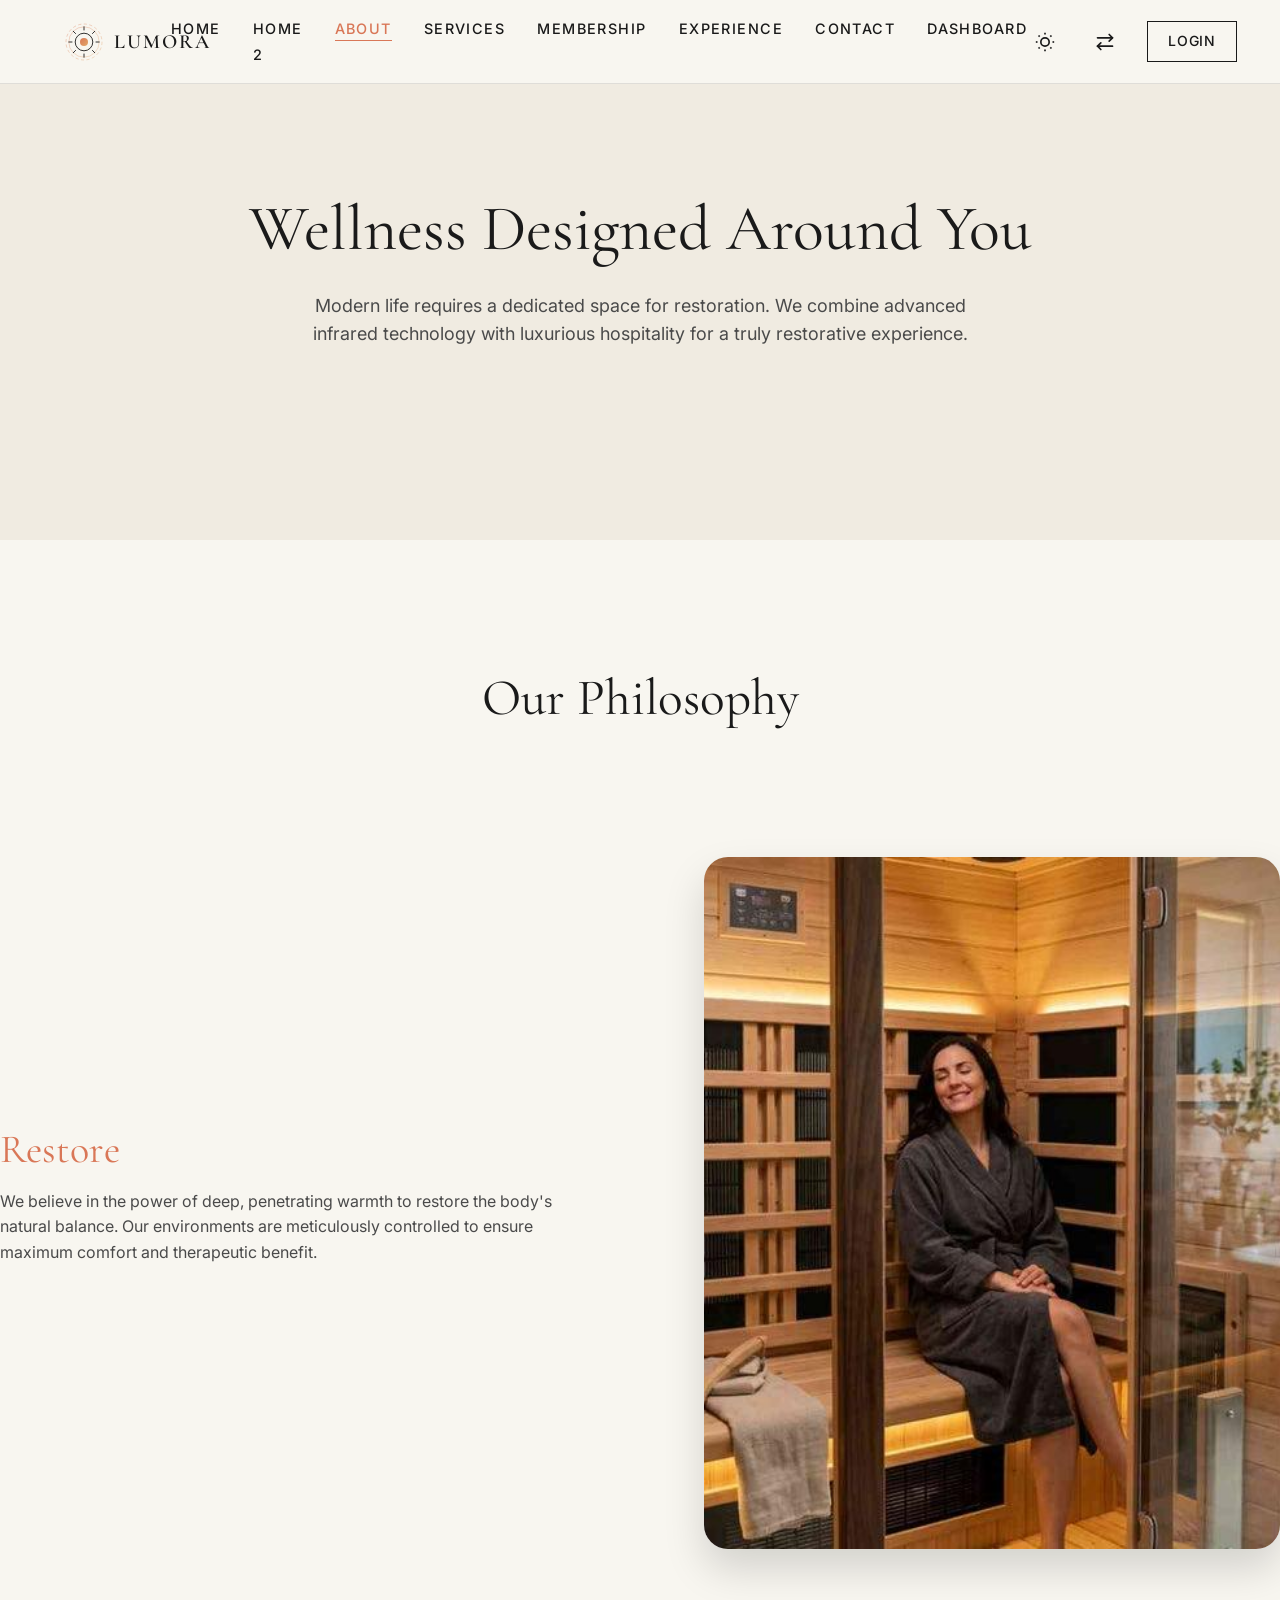
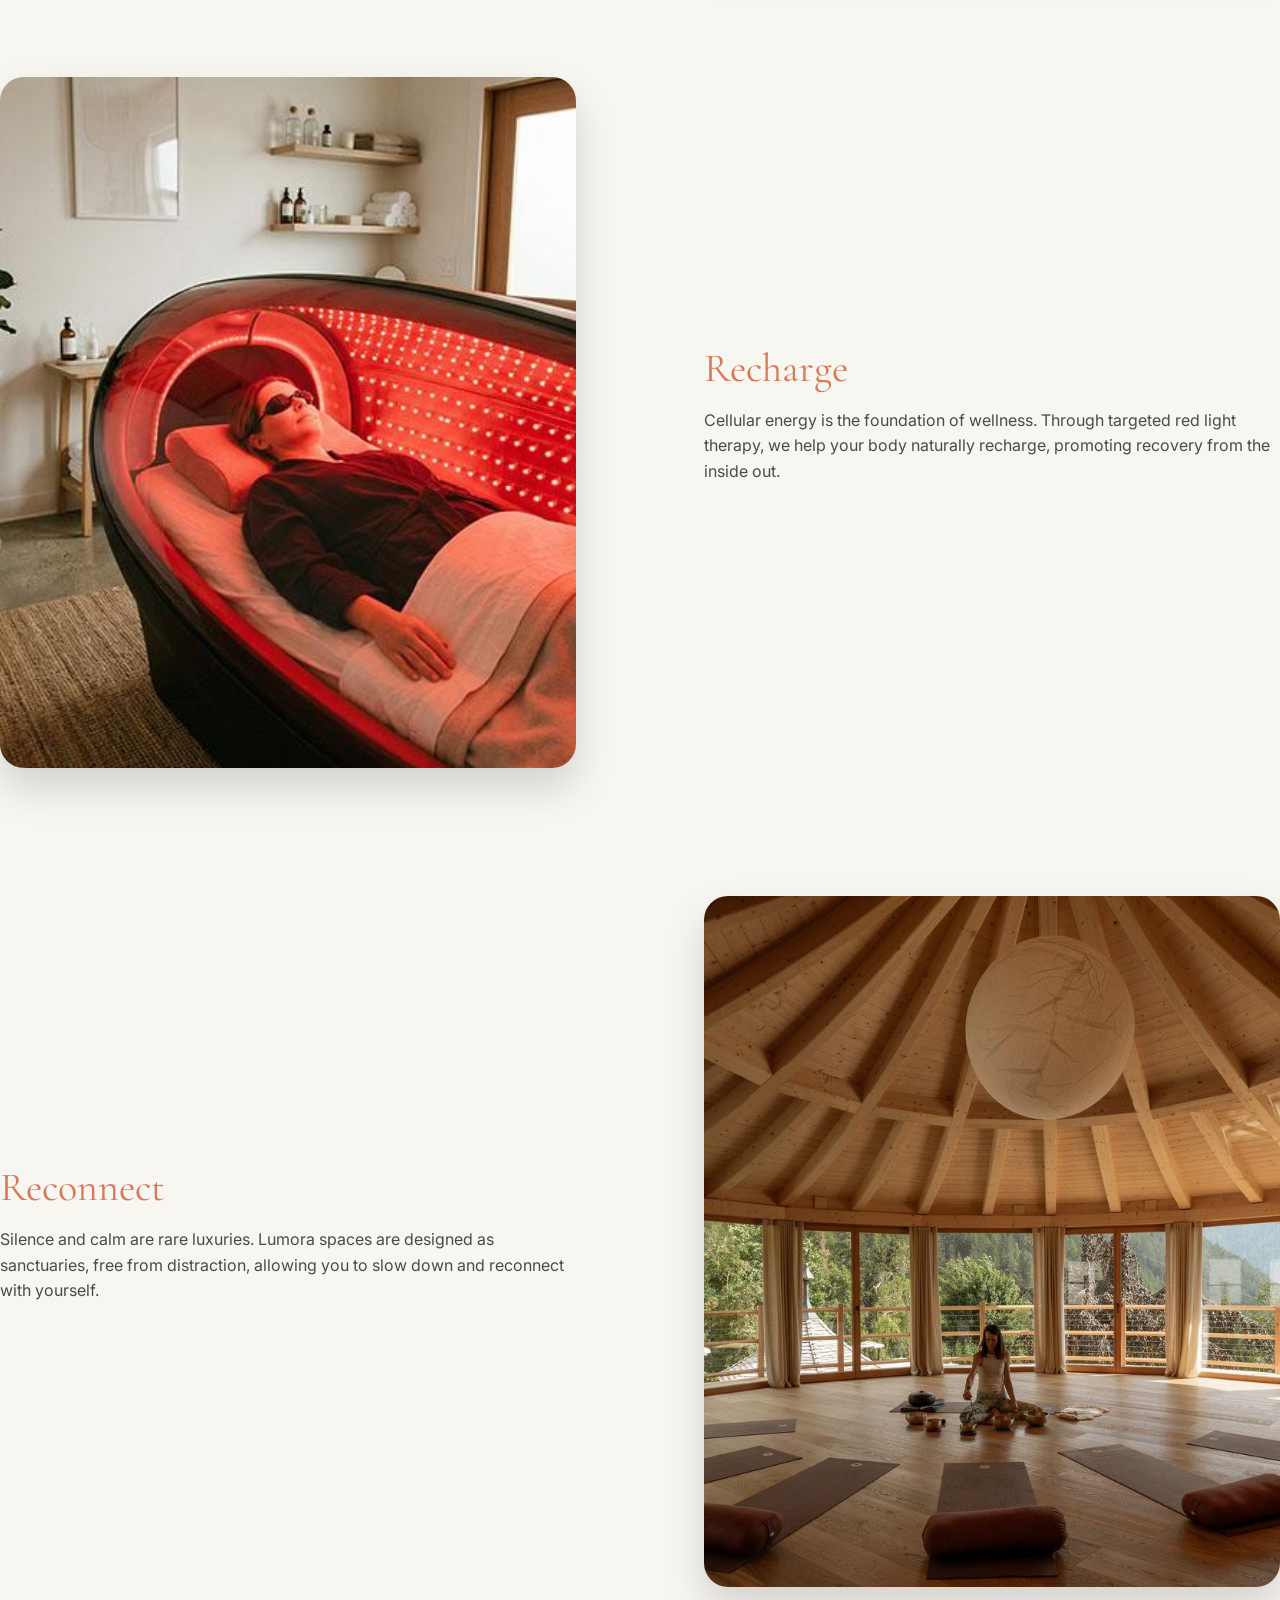
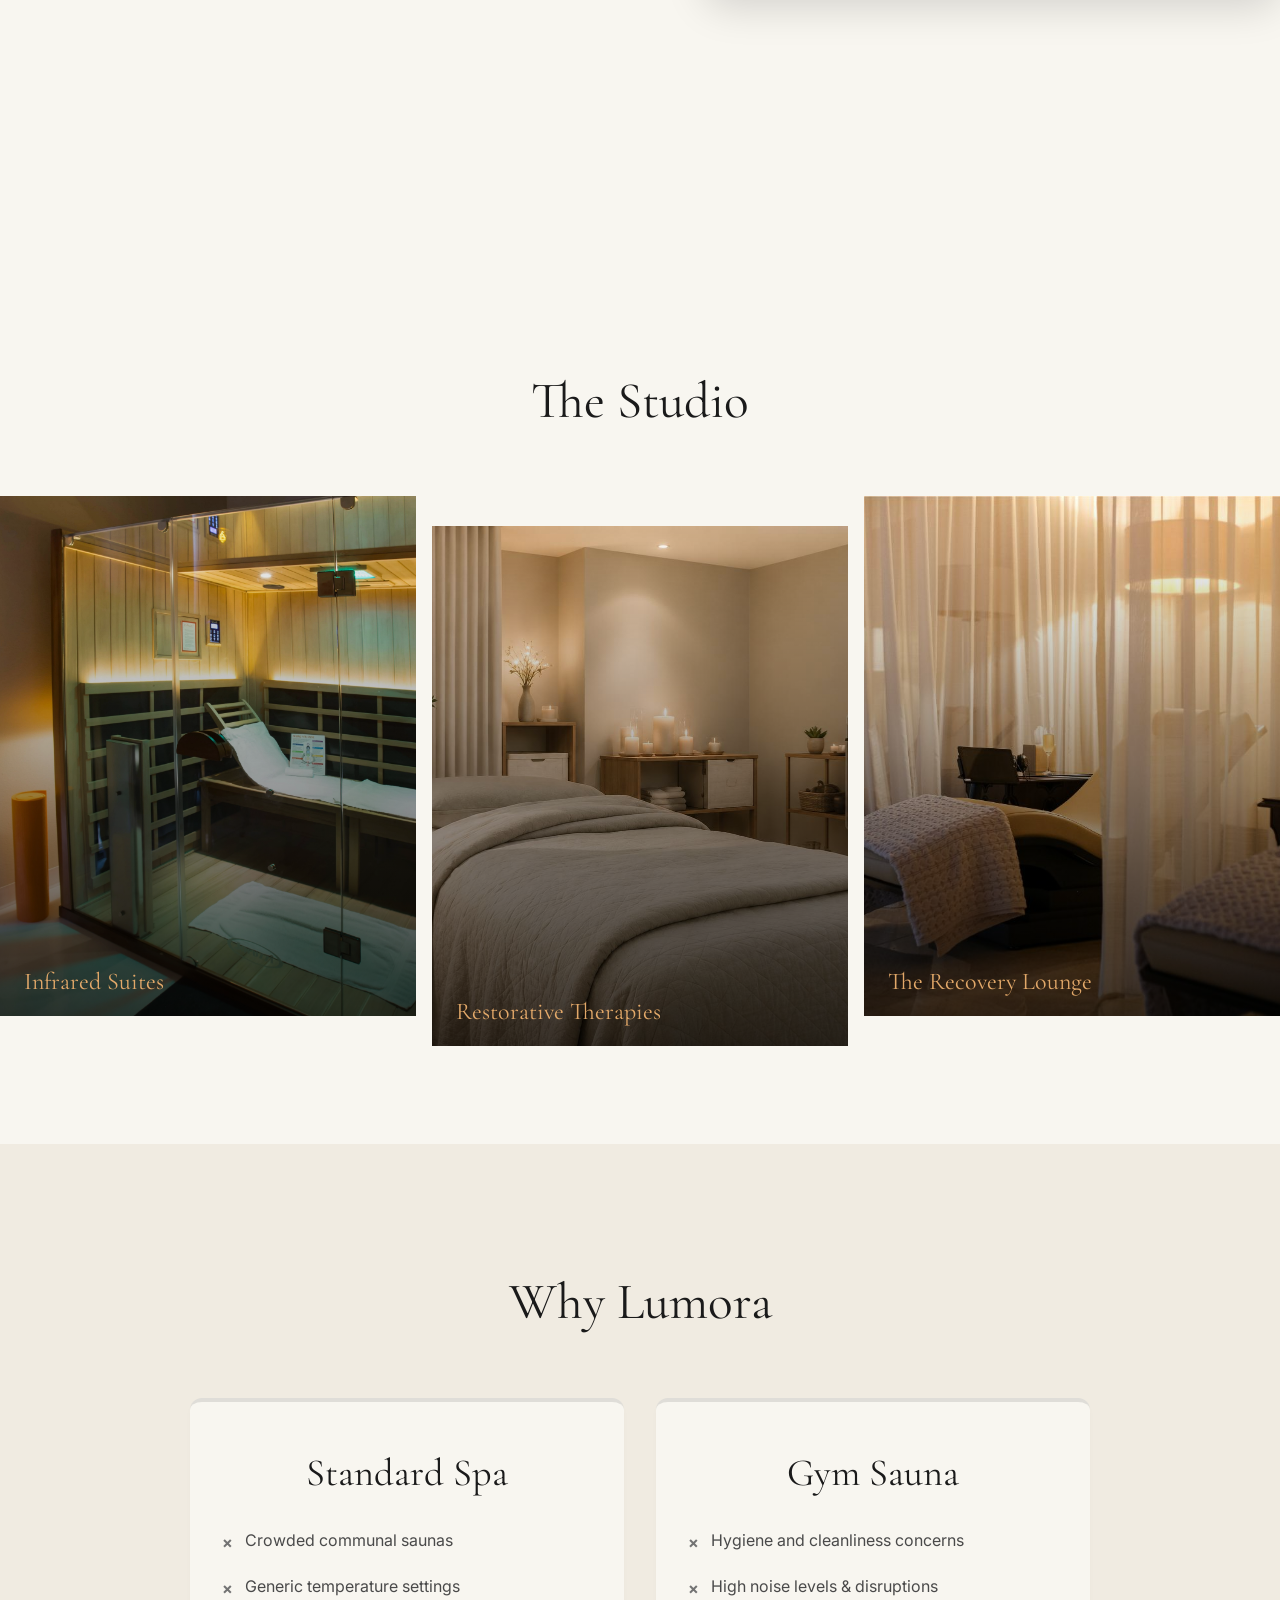
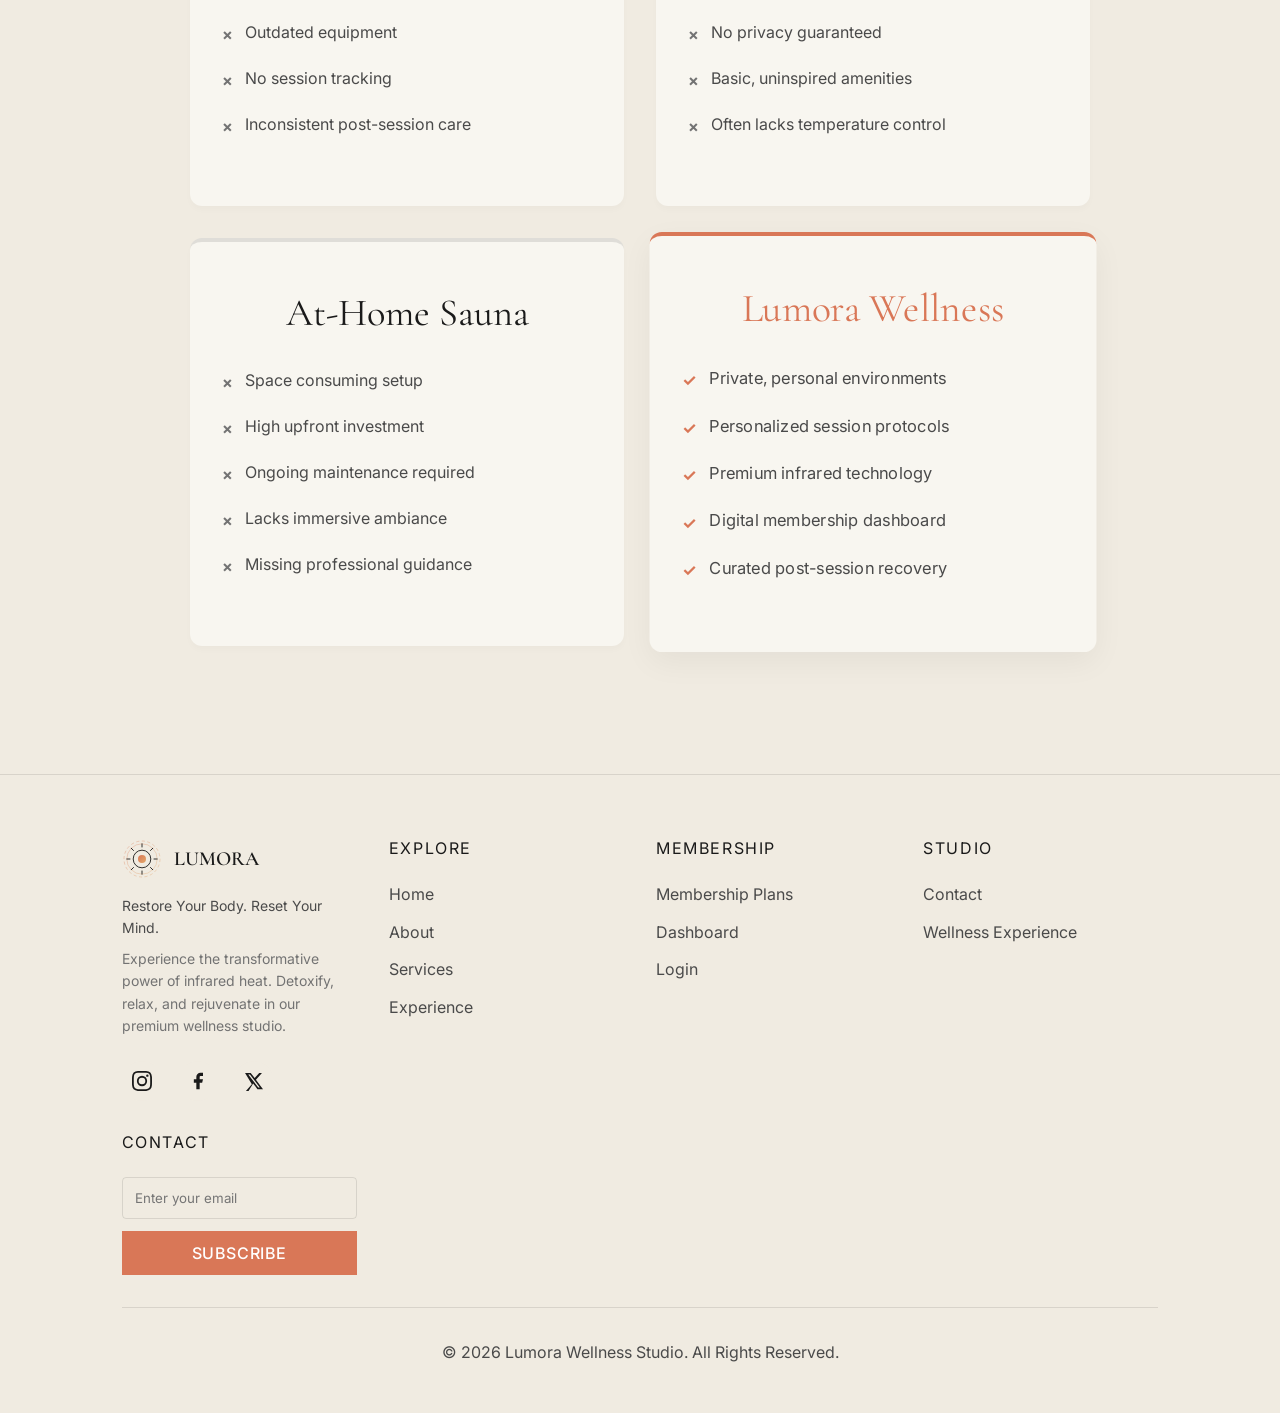
==== about.html @ 9e2f2b12 "Initial commit" ====
<!DOCTYPE html>
<html lang="en" data-theme="light" dir="ltr">
<head>
  <meta charset="UTF-8">
  <meta name="viewport" content="width=device-width, initial-scale=1.0">
  <title>LUMORA WELLNESS | About</title>
  <meta name="description" content="Discover the story and philosophy behind Lumora Wellness.">
  <link rel="icon" type="image/svg+xml" href="favicon.svg">
  <link rel="stylesheet" href="assets/css/style.css">
  
  <style>
    .about-hero {
      min-height: 60vh;
      display: flex; flex-direction: column; align-items: center; justify-content: center;
      padding: 0 5%;
      text-align: center;
      background-color: var(--bg-secondary);
    }
    .about-hero h1 { max-width: 800px; margin: 0 auto 1.5rem; }
    
    .philosophy-section {
      background-color: var(--bg-primary);
    }
    .philosophy-item {
      display: grid;
      grid-template-columns: 1fr 1fr;
      gap: var(--spacing-xl);
      align-items: center;
      margin-bottom: var(--spacing-xl);
    }
    .philosophy-item:nth-child(even) { direction: rtl; }
    .philosophy-item:nth-child(even) > * { direction: ltr; }
    
    .philosophy-img {
      position: relative;
      padding-bottom: 120%; /* Vertical aspect ratio */
      overflow: hidden;
      border-radius: 1.5rem;
      box-shadow: 0 20px 40px rgba(0,0,0,0.15);
      transition: transform var(--transition-normal);
    }
    .philosophy-item:hover .philosophy-img {
      transform: translateY(-5px);
    }
    .philosophy-img img {
      position: absolute; top:0; left:0; width:100%; height:100%;
      object-fit: cover;
    }
    .philosophy-content h3 { font-size: 2.5rem; color: var(--accent); margin-bottom: 1rem; }
    
    .studio-gallery {
      display: grid;
      grid-template-columns: repeat(3, 1fr);
      gap: 1rem;
    }
    .studio-gallery-item {
      position: relative;
      width: 100%;
      aspect-ratio: 4/5;
      overflow: hidden;
    }
    .studio-gallery-item img {
      width: 100%; height: 100%; object-fit: cover;
    }
    .studio-gallery-item:nth-child(2) { transform: translateY(30px); }
    .studio-overlay {
      position: absolute; top:0; left:0; width:100%; height:100%;
      background: linear-gradient(to top, rgba(0,0,0,0.7), transparent);
      pointer-events: none;
    }
    .studio-heading {
      position: absolute; bottom: 20px; left: 24px;
      color: var(--accent-soft);
      z-index: 1; margin: 0; font-size: 1.5rem;
    }

    .comparison-section {
      background-color: var(--bg-secondary);
      padding: var(--spacing-xl) 5%;
    }
    .comparison-grid {
      display: grid;
      grid-template-columns: repeat(2, 1fr);
      gap: 2rem;
      max-width: 900px;
      margin: var(--spacing-lg) auto 0;
    }
    .comparison-card {
      background-color: var(--bg-primary);
      padding: 3rem 2rem;
      border-top: 4px solid var(--border);
      border-radius: var(--radius-md);
      text-align: left;
      box-shadow: 0 4px 6px rgba(0,0,0,0.02);
      transition: transform var(--transition-fast), box-shadow var(--transition-fast);
      display: flex;
      flex-direction: column;
    }
    .comparison-card:hover {
      transform: translateY(-5px);
      box-shadow: var(--shadow);
    }
    .comparison-card.lumora {
      border-top-color: var(--accent);
      box-shadow: var(--shadow);
      transform: scale(1.03);
    }
    .comparison-card.lumora:hover {
      transform: scale(1.03) translateY(-5px);
    }
    .comparison-card h3 {
      text-align: center;
      margin-bottom: 0.5rem;
    }
    .comparison-list { list-style: none; margin-top: 1.5rem; flex-grow: 1; }
    .comparison-list li { margin-bottom: 1.25rem; display: flex; align-items: flex-start; gap: 12px; line-height: 1.5; color: var(--text-secondary); }
    .comparison-list li::before { content: '✓'; color: var(--accent); font-weight: bold; flex-shrink: 0; margin-top: 2px; }
    .comparison-card:not(.lumora) .comparison-list li::before { content: '×'; color: var(--text-muted); }

    @media (max-width: 1024px) {
      .philosophy-item { gap: 3rem; }
      .philosophy-content { padding: 0 2rem; }
      .comparison-grid { grid-template-columns: 1fr 1fr; }
    }
    @media (max-width: 768px) {
      .philosophy-item, .philosophy-item:nth-child(even) { grid-template-columns: 1fr; direction: ltr; gap: 2.5rem; }
      .philosophy-content { text-align: center; padding: 0 1rem; }
      .studio-gallery { grid-template-columns: repeat(2, 1fr); }
      .studio-gallery > :nth-child(3) { grid-column: 1 / -1; justify-self: center; width: calc(50% - 0.5rem); }
      .studio-gallery-item:nth-child(2) { transform: none; }
      .studio-heading { left: 0; width: 100%; text-align: center; padding: 0 1rem; }
      .comparison-grid { grid-template-columns: 1fr; }
      .comparison-list li { justify-content: center; text-align: center; }
    }
    @media (max-width: 575px) {
      .studio-gallery { grid-template-columns: 1fr; }
      .studio-gallery > :nth-child(3) { grid-column: auto; justify-self: stretch; width: 100%; }
    }
  </style>
</head>
<body>

  <!-- Navbar -->
  <nav class="navbar scrolled">
    <div class="nav-brand">
      <img src="favicon.svg" alt="LUMORA" width="40" height="40">
      <span style="font-family: var(--font-heading); font-size: 1.25rem; letter-spacing: 0.1em; font-weight: 600;">LUMORA</span>
    </div>
    <ul class="nav-links">
      <li><a href="index.html">Home</a></li>
      <li><a href="home-2.html">Home 2</a></li>
      <li><a href="about.html" class="active">About</a></li>
      <li><a href="services.html">Services</a></li>
      <li><a href="membership.html">Membership</a></li>
      <li><a href="experience.html">Experience</a></li>
      <li><a href="contact.html">Contact</a></li>
      <li><a href="dashboard.html">Dashboard</a></li>
    </ul>
    <div class="nav-actions">
      <button class="icon-btn theme-toggle" aria-label="Toggle Theme">
        <svg viewBox="0 0 24 24" width="20" height="20" stroke="currentColor" stroke-width="2" fill="none"><circle cx="12" cy="12" r="5"></circle><line x1="12" y1="1" x2="12" y2="3"></line><line x1="12" y1="21" x2="12" y2="23"></line><line x1="4.22" y1="4.22" x2="5.64" y2="5.64"></line><line x1="18.36" y1="18.36" x2="19.78" y2="19.78"></line><line x1="1" y1="12" x2="3" y2="12"></line><line x1="21" y1="12" x2="23" y2="12"></line><line x1="4.22" y1="19.78" x2="5.64" y2="18.36"></line><line x1="18.36" y1="5.64" x2="19.78" y2="4.22"></line></svg>
      </button>
      <button class="icon-btn rtl-toggle" aria-label="Toggle RTL">
        <svg viewBox="0 0 24 24" width="20" height="20" stroke="currentColor" stroke-width="2" fill="none" stroke-linecap="round" stroke-linejoin="round"><path d="M17 3l4 4-4 4"/><path d="M3 7h18"/><path d="M7 21l-4-4 4-4"/><path d="M21 17H3"/></svg>
      </button>
      <a href="login.html" class="btn btn-outline" style="padding: 0.5rem 1.25rem; font-size: 0.875rem;">Login</a>
      <div class="hamburger">
        <span></span><span></span><span></span>
      </div>
    </div>
  </nav>
  
  <div class="mobile-menu">
    <button class="close-menu">&times;</button>
    <ul class="nav-links" style="display: flex;">
      <li><a href="index.html">Home</a></li>
      <li><a href="home-2.html">Home 2</a></li>
      <li><a href="about.html" class="active">About</a></li>
      <li><a href="services.html">Services</a></li>
      <li><a href="membership.html">Membership</a></li>
      <li><a href="experience.html">Experience</a></li>
      <li><a href="contact.html">Contact</a></li>
      <li><a href="dashboard.html">Dashboard</a></li>
    </ul>

    <div class="mobile-actions">
      <button class="icon-btn theme-toggle" aria-label="Toggle Theme">
        <svg viewBox="0 0 24 24" width="20" height="20" stroke="currentColor" stroke-width="2" fill="none"><circle cx="12" cy="12" r="5"></circle><line x1="12" y1="1" x2="12" y2="3"></line><line x1="12" y1="21" x2="12" y2="23"></line><line x1="4.22" y1="4.22" x2="5.64" y2="5.64"></line><line x1="18.36" y1="18.36" x2="19.78" y2="19.78"></line><line x1="1" y1="12" x2="3" y2="12"></line><line x1="21" y1="12" x2="23" y2="12"></line><line x1="4.22" y1="19.78" x2="5.64" y2="18.36"></line><line x1="18.36" y1="5.64" x2="19.78" y2="4.22"></line></svg>
      </button>
      <button class="icon-btn rtl-toggle" aria-label="Toggle RTL">
        <svg viewBox="0 0 24 24" width="20" height="20" stroke="currentColor" stroke-width="2" fill="none" stroke-linecap="round" stroke-linejoin="round"><path d="M17 3l4 4-4 4"/><path d="M3 7h18"/><path d="M7 21l-4-4 4-4"/><path d="M21 17H3"/></svg>
      </button>
    </div>
    <div class="mobile-cta">
      <a href="login.html" class="btn btn-outline">Login</a>
    </div>
  </div>

  <main>
    <section class="about-hero">
      <div class="fade-up">
        <h1>Wellness Designed Around You</h1>
        <p style="max-width: 700px; margin: 0 auto; font-size: 1.125rem; line-height: 1.6;">Modern life requires a dedicated space for restoration. We combine advanced infrared technology with luxurious hospitality for a truly restorative experience.</p>
      </div>
    </section>

    <section class="section-padding container philosophy-section">
      <div class="text-center fade-up" style="margin-bottom: var(--spacing-xl);">
        <h2>Our Philosophy</h2>
      </div>

      <div class="philosophy-item fade-up">
        <div class="philosophy-img">
          <img src="assets/images/Restore.png" alt="Restore">
        </div>
        <div class="philosophy-content">
          <h3>Restore</h3>
          <p>We believe in the power of deep, penetrating warmth to restore the body's natural balance. Our environments are meticulously controlled to ensure maximum comfort and therapeutic benefit.</p>
        </div>
      </div>

      <div class="philosophy-item fade-up">
        <div class="philosophy-img">
          <img src="assets/images/Recharge.png" alt="Recharge">
        </div>
        <div class="philosophy-content">
          <h3>Recharge</h3>
          <p>Cellular energy is the foundation of wellness. Through targeted red light therapy, we help your body naturally recharge, promoting recovery from the inside out.</p>
        </div>
      </div>

      <div class="philosophy-item fade-up">
        <div class="philosophy-img">
          <img src="assets/images/Reconnect.png" alt="Reconnect">
        </div>
        <div class="philosophy-content">
          <h3>Reconnect</h3>
          <p>Silence and calm are rare luxuries. Lumora spaces are designed as sanctuaries, free from distraction, allowing you to slow down and reconnect with yourself.</p>
        </div>
      </div>
    </section>

    <section class="section-padding container">
      <div class="text-center fade-up" style="margin-bottom: var(--spacing-lg);">
        <h2>The Studio</h2>
      </div>
      <div class="studio-gallery fade-up">
        <div class="studio-gallery-item">
          <img src="assets/images/Infrared%20Suites.png" alt="Infrared Suites">
          <div class="studio-overlay"></div>
          <h3 class="studio-heading">Infrared Suites</h3>
        </div>
        <div class="studio-gallery-item">
          <img src="assets/images/Restorative%20Therapies.png" alt="Restorative Therapies">
          <div class="studio-overlay"></div>
          <h3 class="studio-heading">Restorative Therapies</h3>
        </div>
        <div class="studio-gallery-item">
          <img src="assets/images/The%20Recovery%20Lounge.png" alt="The Recovery Lounge">
          <div class="studio-overlay"></div>
          <h3 class="studio-heading">The Recovery Lounge</h3>
        </div>
      </div>
    </section>

    <section class="comparison-section">
      <div class="container fade-up text-center">
        <h2>Why Lumora</h2>
        
        <div class="comparison-grid">
          <div class="comparison-card">
            <h3>Standard Spa</h3>
            <ul class="comparison-list">
              <li>Crowded communal saunas</li>
              <li>Generic temperature settings</li>
              <li>Outdated equipment</li>
              <li>No session tracking</li>
              <li>Inconsistent post-session care</li>
            </ul>
          </div>
          <div class="comparison-card">
            <h3>Gym Sauna</h3>
            <ul class="comparison-list">
              <li>Hygiene and cleanliness concerns</li>
              <li>High noise levels & disruptions</li>
              <li>No privacy guaranteed</li>
              <li>Basic, uninspired amenities</li>
              <li>Often lacks temperature control</li>
            </ul>
          </div>
          <div class="comparison-card">
            <h3>At-Home Sauna</h3>
            <ul class="comparison-list">
              <li>Space consuming setup</li>
              <li>High upfront investment</li>
              <li>Ongoing maintenance required</li>
              <li>Lacks immersive ambiance</li>
              <li>Missing professional guidance</li>
            </ul>
          </div>
          <div class="comparison-card lumora">
            <h3 class="accent-text">Lumora Wellness</h3>
            <ul class="comparison-list">
              <li>Private, personal environments</li>
              <li>Personalized session protocols</li>
              <li>Premium infrared technology</li>
              <li>Digital membership dashboard</li>
              <li>Curated post-session recovery</li>
            </ul>
          </div>
        </div>
      </div>
    </section>
  </main>

  <footer>
    <div class="container">
      <div class="footer-grid">
        <div class="footer-col">
          <div style="display: flex; align-items: center; gap: 0.75rem; margin-bottom: 1rem;">
            <img src="favicon.svg" alt="LUMORA" width="40" height="40">
            <span style="font-family: var(--font-heading); font-size: 1.25rem; font-weight: 600;">LUMORA</span>
          </div>
          <p style="font-size: 0.875rem; margin-bottom: 0.5rem;">Restore Your Body. Reset Your Mind.</p>
          <p style="font-size: 0.875rem; margin-bottom: 1.5rem; line-height: 1.6; color: var(--text-muted);">
            Experience the transformative power of infrared heat. Detoxify, relax, and rejuvenate in our premium wellness studio.
          </p>
          <div class="social-links">
            <a href="#" aria-label="Instagram"><svg viewBox="0 0 24 24"><path d="M12 2.163c3.204 0 3.584.012 4.85.07 3.252.148 4.771 1.691 4.919 4.919.058 1.265.069 1.645.069 4.849 0 3.205-.012 3.584-.069 4.849-.149 3.225-1.664 4.771-4.919 4.919-1.266.058-1.644.07-4.85.07-3.204 0-3.584-.012-4.849-.07-3.26-.149-4.771-1.699-4.919-4.92-.058-1.265-.07-1.644-.07-4.849 0-3.204.013-3.583.07-4.849.149-3.227 1.664-4.771 4.919-4.919 1.266-.057 1.645-.069 4.849-.069zM12 0C8.741 0 8.333.014 7.053.072 2.695.272.273 2.69.073 7.052.014 8.333 0 8.741 0 12c0 3.259.014 3.668.072 4.948.2 4.358 2.618 6.78 6.98 6.98C8.333 23.986 8.741 24 12 24c3.259 0 3.668-.014 4.948-.072 4.354-.2 6.782-2.618 6.979-6.98.059-1.28.073-1.689.073-4.948 0-3.259-.014-3.667-.072-4.947-.196-4.354-2.617-6.78-6.979-6.98C15.668.014 15.259 0 12 0zm0 5.838a6.162 6.162 0 100 12.324 6.162 6.162 0 000-12.324zM12 16a4 4 0 110-8 4 4 0 010 8zm6.406-11.845a1.44 1.44 0 100 2.881 1.44 1.44 0 000-2.881z"/></svg></a>
            <a href="#" aria-label="Facebook"><svg viewBox="0 0 24 24"><path d="M18 2h-3a5 5 0 00-5 5v3H7v4h3v8h4v-8h3l1-4h-4V7a1 1 0 011-1h3z"/></svg></a>
            <a href="#" aria-label="X"><svg viewBox="0 0 24 24"><path d="M18.244 2.25h3.308l-7.227 8.26 8.502 11.24H16.17l-5.214-6.817L4.99 24.75H1.68l7.73-8.835L1.254 2.25H8.08l4.713 6.231zm-1.161 17.52h1.833L7.084 4.126H5.117z"/></svg></a>
          </div>
        </div>
        <div class="footer-col">
          <h4>Explore</h4>
          <ul>
            <li><a href="index.html">Home</a></li>
            <li><a href="about.html">About</a></li>
            <li><a href="services.html">Services</a></li>
            <li><a href="experience.html">Experience</a></li>
          </ul>
        </div>
        <div class="footer-col">
          <h4>Membership</h4>
          <ul>
            <li><a href="membership.html">Membership Plans</a></li>
            <li><a href="dashboard.html">Dashboard</a></li>
            <li><a href="login.html">Login</a></li>
          </ul>
        </div>
        <div class="footer-col">
          <h4>Studio</h4>
          <ul>
            <li><a href="contact.html">Contact</a></li>
            <li><a href="experience.html">Wellness Experience</a></li>
          </ul>
        </div>
        <div class="footer-col">
          <h4>Contact</h4>
          <form style="display: flex; flex-direction: column; gap: 0.75rem;" onsubmit="event.preventDefault(); alert('Subscribed successfully!');">
            <input type="email" placeholder="Enter your email" required style="padding: 0.75rem; border: 1px solid var(--border); border-radius: var(--radius-sm); background: transparent; color: var(--text-primary); font-family: inherit; width: 100%; box-sizing: border-box;">
            <button type="submit" class="btn btn-primary" style="padding: 0.75rem; width: 100%; box-sizing: border-box;">Subscribe</button>
          </form>
        </div>
      </div>
      
      <div class="footer-bottom">
        <p>&copy; 2026 Lumora Wellness Studio. All Rights Reserved.</p>
      </div>
    </div>
  </footer>

  <script src="assets/js/main.js"></script>
  <script src="assets/js/interactions.js"></script>
<!-- Back to Top Button -->
<button id="backToTop" class="back-to-top" aria-label="Back to top">
  <svg viewBox="0 0 24 24" width="24" height="24" stroke="currentColor" stroke-width="2" fill="none" stroke-linecap="round" stroke-linejoin="round"><polyline points="18 15 12 9 6 15"></polyline></svg>
</button>
<script>
  const backToTopBtn = document.getElementById('backToTop');
  if (backToTopBtn) {
    window.addEventListener('scroll', () => {
      if (window.scrollY > 300) {
        backToTopBtn.classList.add('visible');
      } else {
        backToTopBtn.classList.remove('visible');
      }
    });
    backToTopBtn.addEventListener('click', () => {
      window.scrollTo({ top: 0, behavior: 'smooth' });
    });
  }
</script>
</body>
</html>
---- assets/css/style.css ----
@import url('https://fonts.googleapis.com/css2?family=Cormorant+Garamond:ital,wght@0,300;0,400;0,500;0,600;0,700;1,400&family=Inter:wght@300;400;500;600&display=swap');

:root {
  /* Colors - Light Theme (Default) */
  --bg-primary: #f8f6f0; /* Warm ivory */
  --bg-secondary: #f0ebe1;
  --bg-tertiary: #e6dfd1;
  --text-primary: #1a1a1a;
  --text-secondary: #4a4a4a;
  --text-muted: #737373;
  --accent: #D97757; /* Copper/Terracotta */
  --accent-soft: #E2A869; /* Amber */
  --sage: #9b9f93;
  --border: rgba(0, 0, 0, 0.1);
  --shadow: rgba(0, 0, 0, 0.05) 0px 10px 30px;
  --modal-overlay: rgba(26, 26, 26, 0.4);
  --glass-bg: rgba(248, 246, 240, 0.85);

  /* Typography */
  --font-heading: 'Cormorant Garamond', serif;
  --font-body: 'Inter', sans-serif;
  
  --spacing-xs: 0.5rem;
  --spacing-sm: 1rem;
  --spacing-md: 2rem;
  --spacing-lg: 4rem;
  --spacing-xl: 8rem;

  --transition-fast: 0.2s ease;
  --transition-normal: 0.4s cubic-bezier(0.16, 1, 0.3, 1);
  --transition-slow: 0.8s cubic-bezier(0.16, 1, 0.3, 1);
  --radius-sm: 4px;
  --radius-md: 12px;
  --radius-lg: 24px;
}

[data-theme="dark"] {
  --bg-primary: #141414; /* Deep charcoal */
  --bg-secondary: #1c1c1c;
  --bg-tertiary: #262626;
  --text-primary: #f0f0f0;
  --text-secondary: #b3b3b3;
  --text-muted: #808080;
  --border: rgba(255, 255, 255, 0.1);
  --shadow: rgba(0, 0, 0, 0.5) 0px 20px 40px;
  --modal-overlay: rgba(0, 0, 0, 0.8);
  --glass-bg: rgba(20, 20, 20, 0.85);
}

* {
  margin: 0;
  padding: 0;
  box-sizing: border-box;
}

html {
  font-size: 16px;
  scroll-behavior: smooth;
}

body {
  font-family: var(--font-body);
  background-color: var(--bg-primary);
  color: var(--text-primary);
  line-height: 1.6;
  overflow-x: hidden;
  transition: background-color var(--transition-normal), color var(--transition-normal);
}

h1, h2, h3, h4, h5, h6 {
  font-family: var(--font-heading);
  font-weight: 400;
  line-height: 1.2;
  margin-bottom: var(--spacing-sm);
}

h1 { font-size: clamp(2.5rem, 5vw, 4.5rem); }
h2 { font-size: clamp(2rem, 4vw, 3.5rem); }
h3 { font-size: clamp(1.5rem, 3vw, 2.5rem); }

p {
  margin-bottom: var(--spacing-sm);
  font-size: clamp(1rem, 1.2vw, 1.125rem);
  color: var(--text-secondary);
}

a {
  color: inherit;
  text-decoration: none;
  transition: color var(--transition-fast);
}

img {
  max-width: 100%;
  height: auto;
  display: block;
  object-fit: cover;
}

/* Utilities */
.container {
  width: 100%;
  max-width: 1440px;
  margin: 0 auto;
  padding: 0 5%;
}

.section-padding {
  padding: var(--spacing-xl) 0;
}

.text-center { text-align: center; }
.accent-text { color: var(--accent); }

/* Buttons */
.btn {
  display: inline-flex;
  align-items: center;
  justify-content: center;
  padding: 1rem 2rem;
  font-family: var(--font-body);
  font-size: 1rem;
  font-weight: 500;
  letter-spacing: 0.05em;
  text-transform: uppercase;
  cursor: pointer;
  border: none;
  border-radius: 0;
  transition: all var(--transition-normal);
  position: relative;
  overflow: hidden;
}

.btn-primary {
  background-color: var(--accent);
  color: #fff;
}
.btn-primary:hover {
  background-color: var(--accent-soft);
  transform: translateY(-2px);
}

.btn-outline {
  background: transparent;
  border: 1px solid var(--text-primary);
  color: var(--text-primary);
}
.btn-outline:hover {
  background: var(--text-primary);
  color: var(--bg-primary);
}

/* Navbar */
.navbar {
  position: fixed;
  top: 0;
  left: 0;
  width: 100%;
  padding: 1rem 5%;
  display: flex;
  justify-content: space-between;
  align-items: center;
  z-index: 1000;
  transition: all var(--transition-normal);
  background: var(--bg-primary);
  border-bottom: 1px solid var(--border);
}
.navbar.scrolled {
  box-shadow: var(--shadow);
}
.nav-brand {
  display: flex;
  align-items: center;
  gap: 10px;
}
.nav-brand svg {
  height: 40px;
  width: 40px;
}
.nav-links {
  display: flex;
  gap: 2rem;
  list-style: none;
}
.nav-links a {
  font-size: 0.9rem;
  font-weight: 500;
  text-transform: uppercase;
  letter-spacing: 0.1em;
  position: relative;
}
.nav-links a::after {
  content: '';
  position: absolute;
  bottom: -4px;
  left: 0;
  width: 0;
  height: 1px;
  background-color: var(--accent);
  transition: width var(--transition-fast);
}
.nav-links a:hover::after, .nav-links a.active::after {
  width: 100%;
}
.nav-links a.active {
  color: var(--accent);
}
.nav-actions {
  display: flex;
  gap: 1.5rem;
  align-items: center;
}
.icon-btn {
  background: transparent;
  border: none;
  cursor: pointer;
  color: var(--text-primary);
  display: flex;
  align-items: center;
  justify-content: center;
  padding: 0.5rem;
  transition: color var(--transition-fast);
}
.icon-btn:hover { color: var(--accent); }
.hamburger {
  display: none;
  flex-direction: column;
  gap: 5px;
  cursor: pointer;
}
.hamburger span {
  width: 25px;
  height: 2px;
  background-color: var(--text-primary);
  transition: all 0.3s ease;
}

/* Mobile Menu */
.mobile-menu {
  position: fixed;
  top: 0;
  right: -100%;
  width: 100%;
  max-width: 400px;
  height: 100vh;
  background-color: var(--bg-secondary);
  z-index: 1001;
  padding: 5rem 2rem 2rem;
  transition: right 0.5s cubic-bezier(0.77,0.2,0.05,1.0);
  box-shadow: -10px 0 30px rgba(0,0,0,0.1);
  display: flex;
  flex-direction: column;
  overflow-y: auto;
}
.mobile-menu.active {
  right: 0;
}
.mobile-menu .nav-links {
  flex-direction: column;
  gap: 1.5rem;
  align-items: center;
}
.mobile-actions {
  display: flex;
  gap: 1rem;
  justify-content: center;
  margin-top: 1.5rem;
}
.mobile-cta {
  display: flex;
  justify-content: center;
  margin-top: 1rem;
}
.mobile-cta .btn {
  width: 100%;
  text-align: center;
}
.close-menu {
  position: absolute;
  top: 1.5rem;
  right: 5%;
  font-size: 2rem;
  background: transparent;
  border: none;
  color: var(--text-primary);
  cursor: pointer;
}
.backdrop {
  position: fixed;
  top: 0;
  left: 0;
  width: 100%;
  height: 100%;
  background: rgba(0,0,0,0.5);
  backdrop-filter: blur(5px);
  z-index: 999;
  opacity: 0;
  pointer-events: none;
  transition: opacity 0.5s ease;
}
.backdrop.active {
  opacity: 1;
  pointer-events: all;
}

/* RTL Support */

[dir="rtl"] .mobile-menu {
  right: auto;
  left: -100%;
  box-shadow: 10px 0 30px rgba(0,0,0,0.1);
  transition: left 0.5s cubic-bezier(0.77,0.2,0.05,1.0);
}
[dir="rtl"] .mobile-menu.active {
  left: 0;
}
[dir="rtl"] .close-menu {
  right: auto;
  left: 5%;
}

/* Animations & 3D Effects */
.fade-up {
  opacity: 0;
  transform: translateY(30px);
  transition: all var(--transition-slow);
}
.fade-up.visible {
  opacity: 1;
  transform: translateY(0);
}

.heat-wave {
  position: absolute;
  top: 0; left: 0; right: 0; bottom: 0;
  background: radial-gradient(circle at 50% 50%, rgba(217, 119, 87, 0.1), transparent 60%);
  animation: pulse 8s infinite alternate;
  pointer-events: none;
}
@keyframes pulse {
  0% { transform: scale(1); opacity: 0.5; }
  100% { transform: scale(1.2); opacity: 0.8; }
}

/* Footer */
footer {
  background-color: var(--bg-secondary);
  padding: var(--spacing-lg) 5% var(--spacing-md);
  border-top: 1px solid var(--border);
}
.footer-grid {
  display: grid;
  grid-template-columns: repeat(auto-fit, minmax(200px, 1fr));
  gap: var(--spacing-md);
  margin-bottom: var(--spacing-md);
}
.footer-col h4 {
  font-family: var(--font-body);
  font-size: 1rem;
  text-transform: uppercase;
  letter-spacing: 0.1em;
  margin-bottom: 1.5rem;
}
.footer-col ul {
  list-style: none;
}
.footer-col li {
  margin-bottom: 0.75rem;
}
.footer-col a {
  color: var(--text-secondary);
}
.footer-col a:hover {
  color: var(--accent);
}
.footer-bottom {
  border-top: 1px solid var(--border);
  padding-top: var(--spacing-md);
  display: flex;
  justify-content: center;
  align-items: center;
  text-align: center;
  color: var(--text-muted);
  font-size: 0.875rem;
}
.social-links {
  display: flex;
  gap: 1rem;
}
.social-links a {
  display: flex;
  align-items: center;
  justify-content: center;
  width: 40px;
  height: 40px;
  border-radius: 50%;
  background: var(--bg-secondary);
  color: var(--text-primary);
  transition: all 0.3s cubic-bezier(0.4, 0, 0.2, 1);
}
.social-links a:hover {
  background: var(--accent);
  color: #fff;
  transform: translateY(-3px);
  box-shadow: 0 4px 10px rgba(0,0,0,0.1);
}
.social-links svg {
  width: 20px; height: 20px;
  fill: currentColor;
}

/* Responsive Overrides */
@media (max-width: 1024px) {
  .nav-links { display: none; }
  .hamburger { display: flex; }
  .nav-actions .theme-toggle,
  .nav-actions .rtl-toggle,
  .nav-actions .btn-outline {
    display: none;
  }
  .footer-grid {
    grid-template-columns: 1fr;
    text-align: center;
  }
  .footer-col {
    display: flex;
    flex-direction: column;
    align-items: center;
  }
}
@media (max-width: 768px) {
  .section-padding { padding: var(--spacing-lg) 0; }
  .social-links {
    justify-content: center;
  }
}

/* Back to Top Button */
.back-to-top {
  position: fixed;
  bottom: 2rem;
  right: 2rem;
  width: 48px;
  height: 48px;
  border-radius: 50%;
  background: var(--accent);
  color: #fff;
  border: none;
  cursor: pointer;
  display: flex;
  align-items: center;
  justify-content: center;
  opacity: 0;
  visibility: hidden;
  transform: translateY(20px);
  transition: all 0.3s cubic-bezier(0.4, 0, 0.2, 1);
  z-index: 999;
  box-shadow: var(--shadow);
}
.back-to-top.visible {
  opacity: 1;
  visibility: visible;
  transform: translateY(0);
}
.back-to-top:hover {
  background: #aa7854;
  transform: translateY(-5px);
  box-shadow: 0 10px 20px rgba(0,0,0,0.2);
}

/* Split Info Section */
.split-info-section {
  display: flex;
  min-height: 80vh;
  background: var(--bg-primary);
}
.split-info-image {
  flex: 1;
  position: relative;
  min-height: 400px;
  padding: 3rem;
  display: flex;
  align-items: center;
  justify-content: center;
}
.split-info-image img {
  width: 100%;
  height: 100%;
  max-height: 600px;
  object-fit: cover;
  border-radius: 1.5rem;
  box-shadow: 0 20px 40px rgba(0,0,0,0.15);
  transition: transform var(--transition-normal);
}
.split-info-image img:hover {
  transform: translateY(-5px);
}
.split-info-content {
  flex: 1;
  display: flex;
  flex-direction: column;
  justify-content: center;
  padding: 4rem 10%;
}
.split-info-content h2 {
  font-family: var(--font-heading);
  font-size: 2.5rem;
  margin-bottom: 1rem;
}
.split-info-content p {
  color: var(--text-muted);
  margin-bottom: 2.5rem;
  font-size: 1.125rem;
}
@media (max-width: 1024px) {
  .split-info-section {
    flex-direction: column;
  }
  .split-info-image {
    min-height: 300px;
  }
  .split-info-content {
    padding: 3rem 5%;
    text-align: center;
  }
  .split-info-content > div {
    display: flex;
    flex-direction: column;
    align-items: center;
  }
}
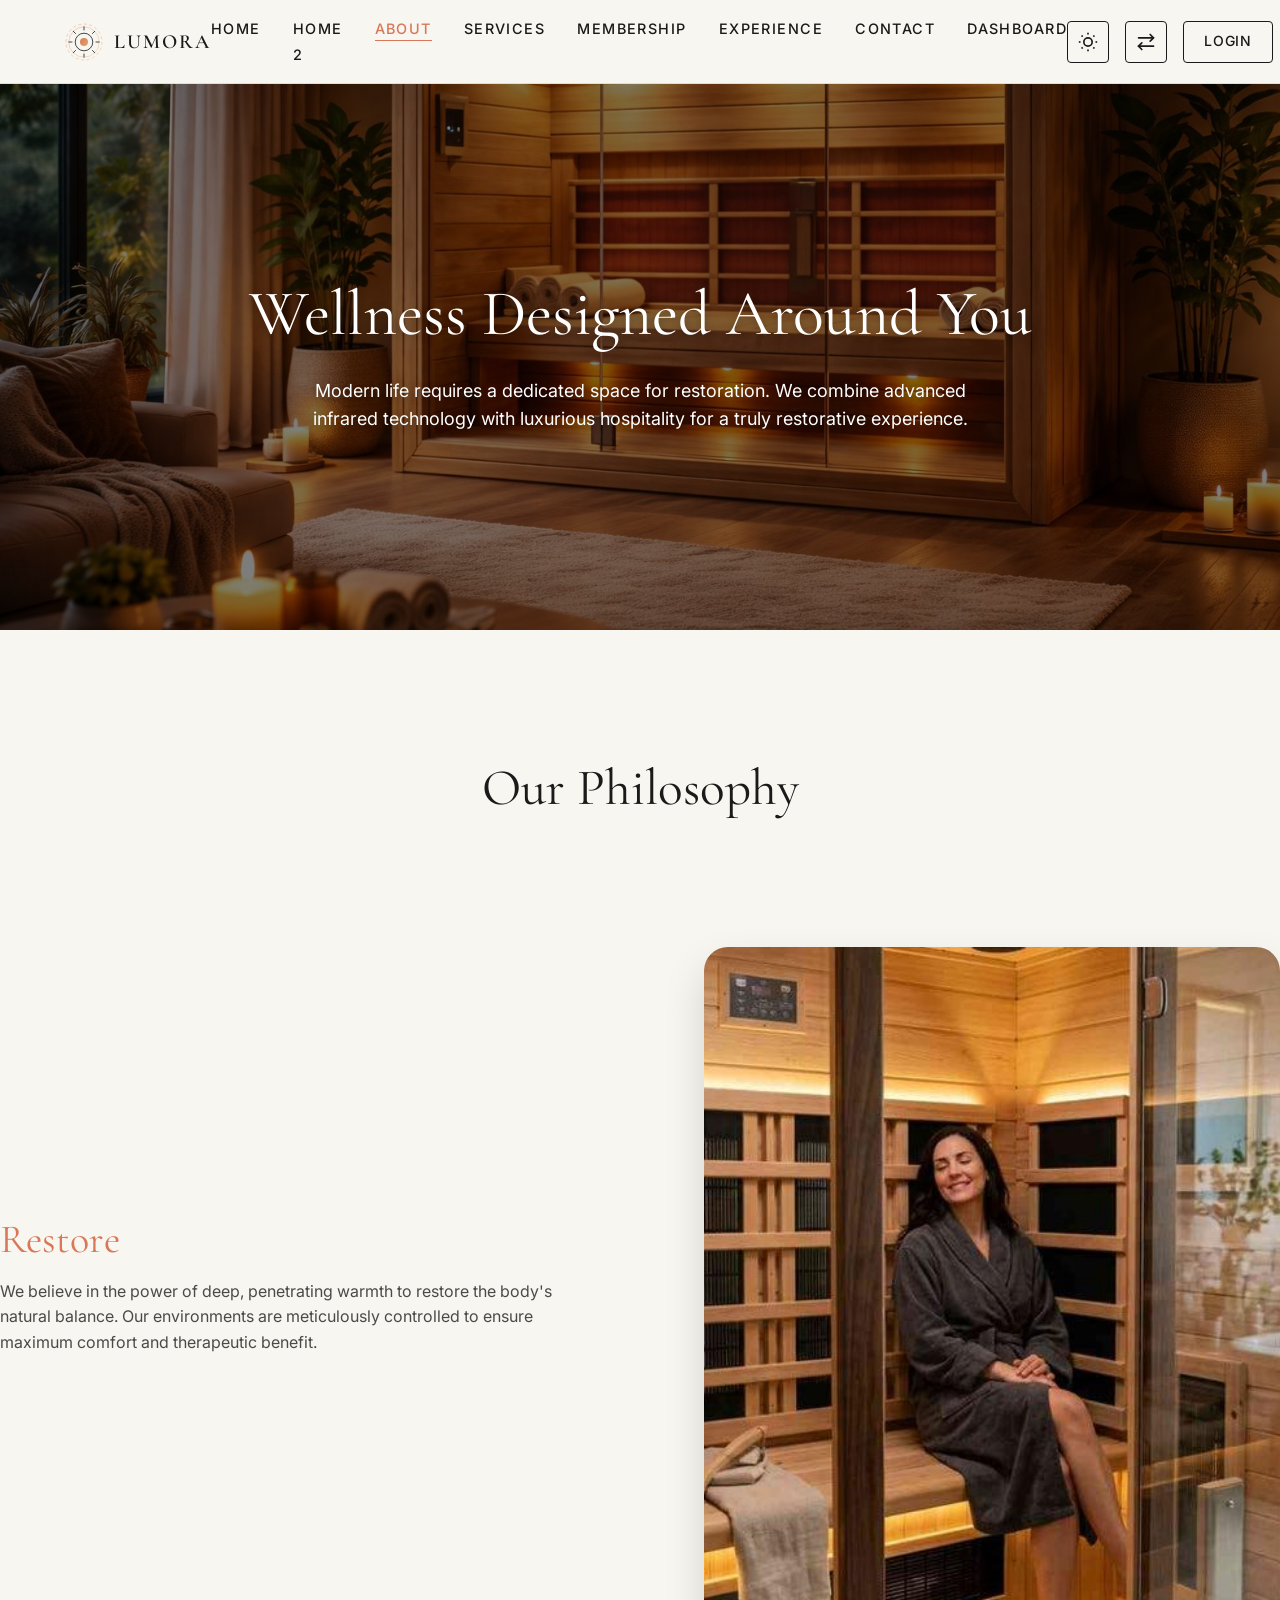
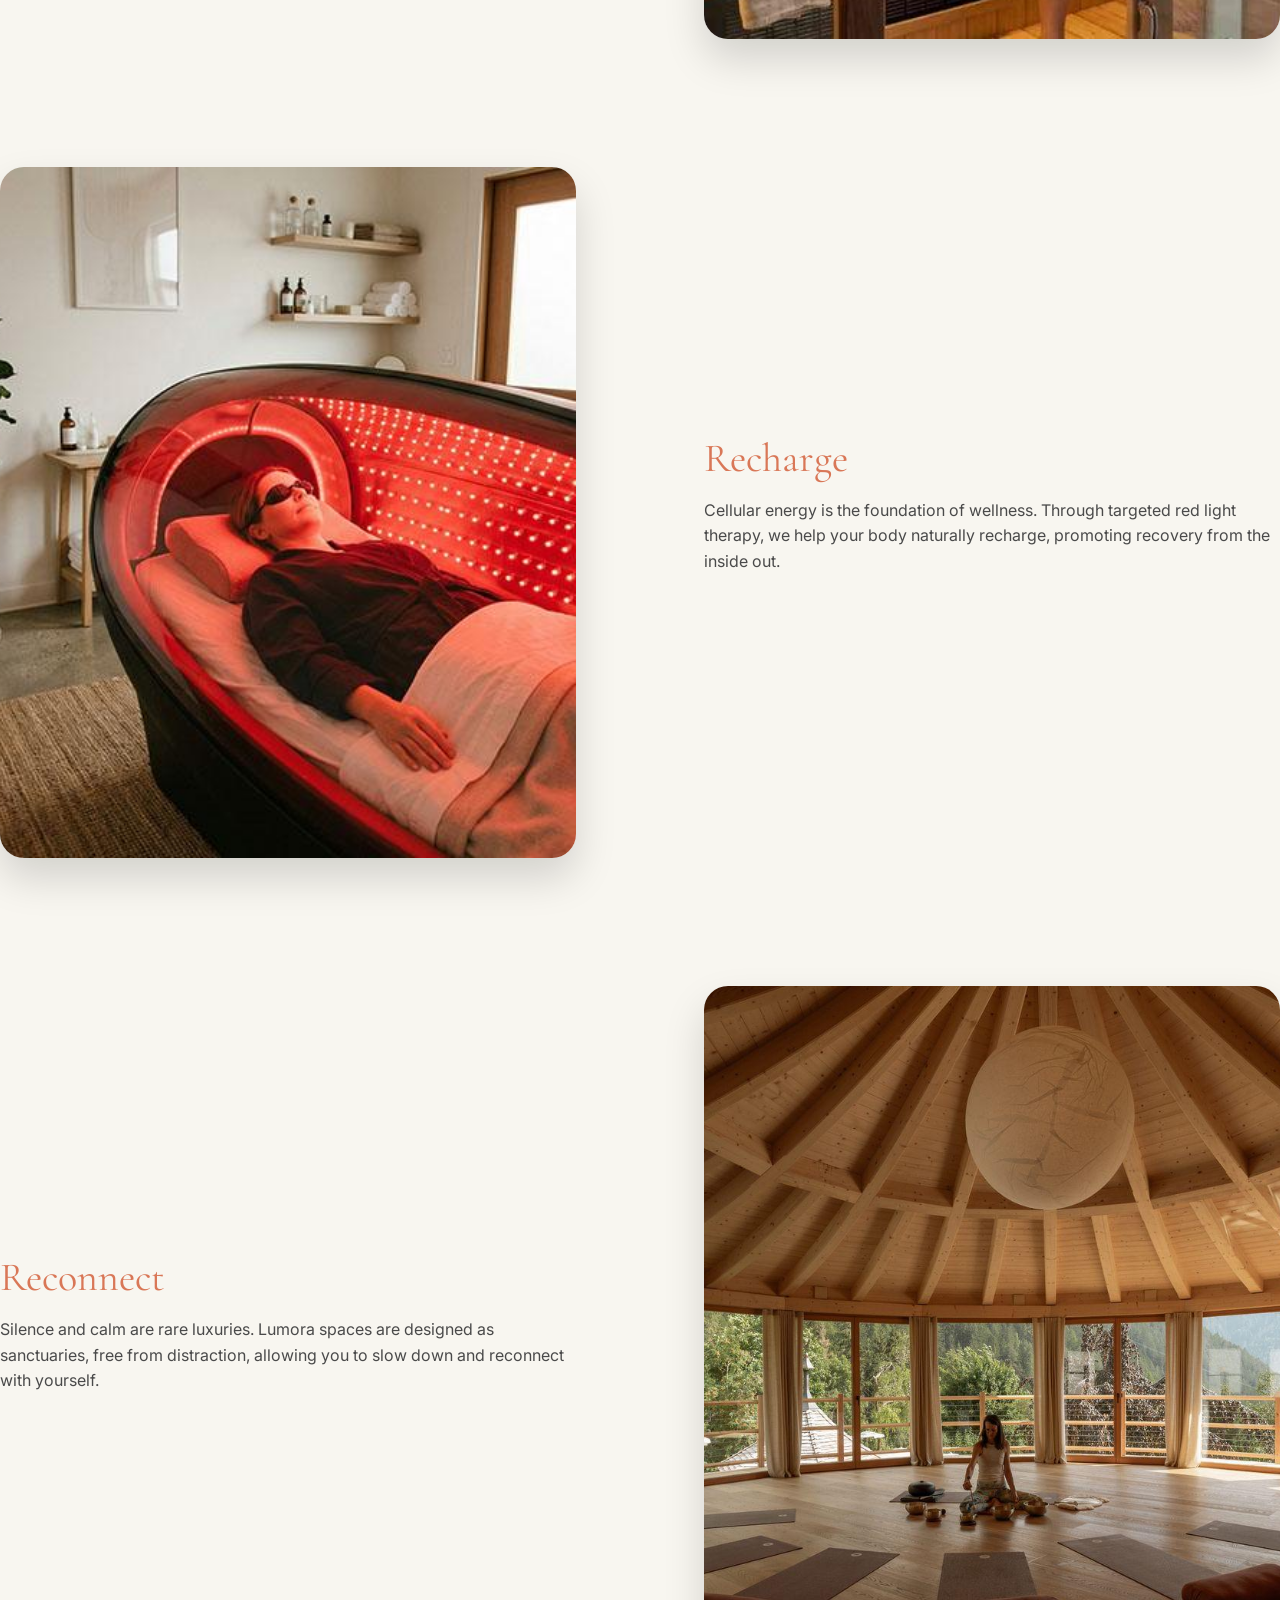
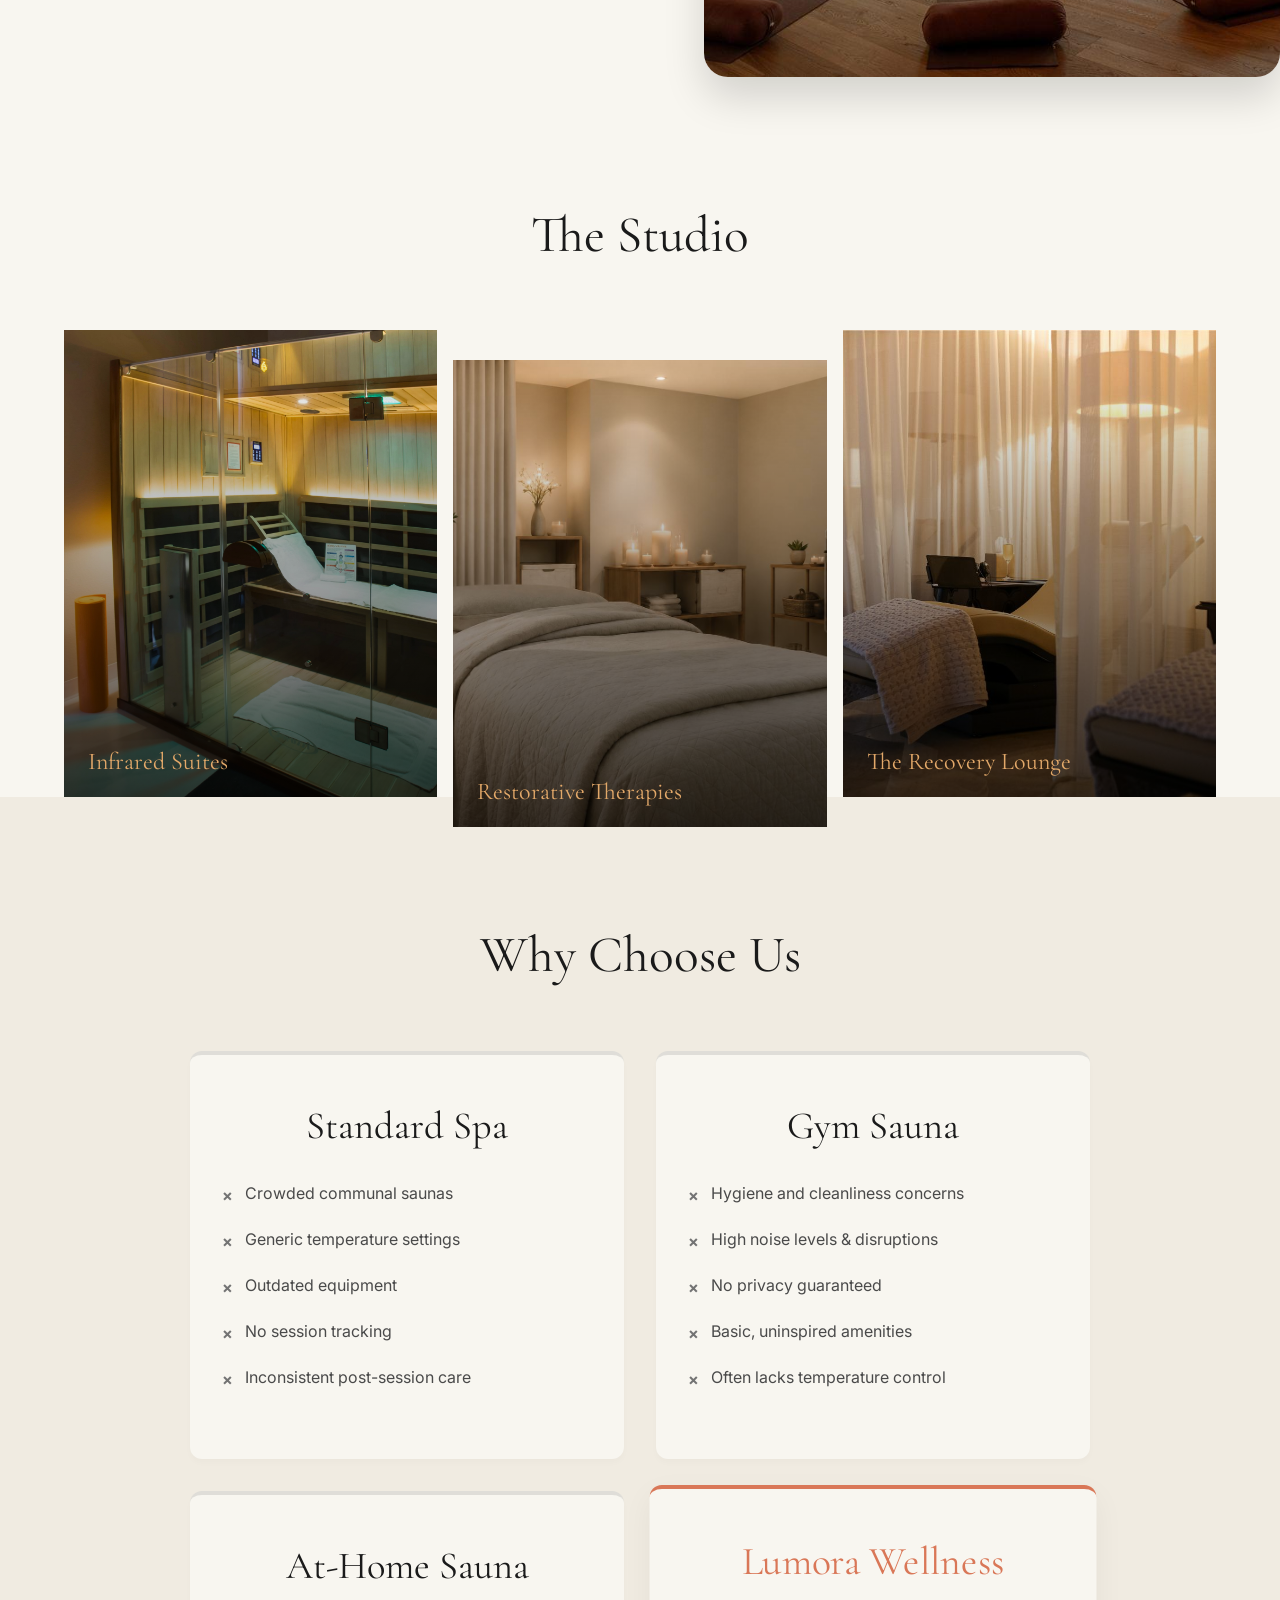
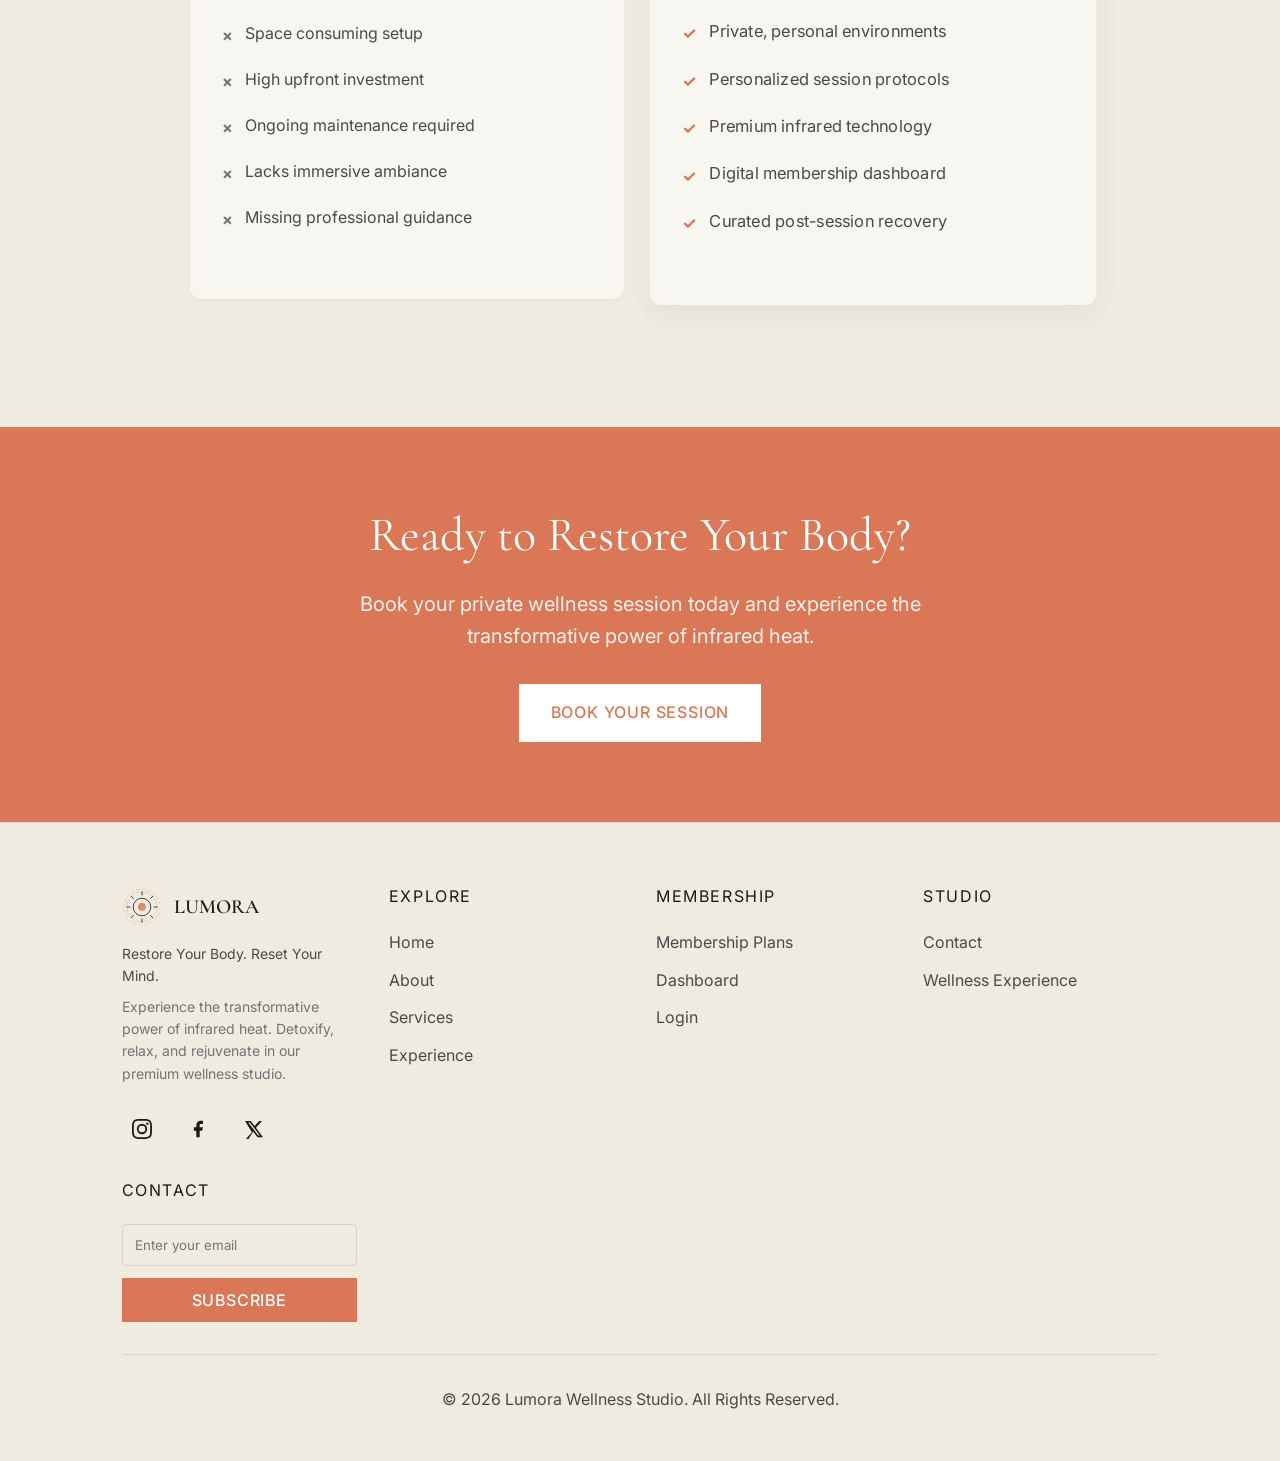
==== commit 59b6b0e9: "fourth commit" ====
--- a/about.html
+++ b/about.html
@@ -5,18 +5,19 @@
   <meta name="viewport" content="width=device-width, initial-scale=1.0">
   <title>LUMORA WELLNESS | About</title>
   <meta name="description" content="Discover the story and philosophy behind Lumora Wellness.">
-  <link rel="icon" type="image/svg+xml" href="favicon.svg">
+  <link rel="icon" type="image/svg+xml" href="favicon-dark.svg">
   <link rel="stylesheet" href="assets/css/style.css">
   
   <style>
     .about-hero {
-      min-height: 60vh;
+      min-height: 70vh;
       display: flex; flex-direction: column; align-items: center; justify-content: center;
-      padding: 0 5%;
+      padding: 120px 5% 40px;
       text-align: center;
-      background-color: var(--bg-secondary);
-    }
-    .about-hero h1 { max-width: 800px; margin: 0 auto 1.5rem; }
+      background: linear-gradient(rgba(0,0,0,0.5), rgba(0,0,0,0.5)), url('assets/images/about.png') center/cover no-repeat;
+    }
+    .about-hero h1, .about-hero p { color: #ffffff !important; text-shadow: 0 2px 10px rgba(0,0,0,0.3); }
+    .about-hero h1 { max-width: 100%; margin: 0 auto 1.5rem; }
     
     .philosophy-section {
       background-color: var(--bg-primary);
@@ -30,6 +31,7 @@
     }
     .philosophy-item:nth-child(even) { direction: rtl; }
     .philosophy-item:nth-child(even) > * { direction: ltr; }
+    .philosophy-item:last-child { margin-bottom: 0; }
     
     .philosophy-img {
       position: relative;
@@ -142,10 +144,41 @@
 
   <!-- Navbar -->
   <nav class="navbar scrolled">
-    <div class="nav-brand">
-      <img src="favicon.svg" alt="LUMORA" width="40" height="40">
+    <a href="index.html" class="nav-brand" style="text-decoration: none; color: inherit;">
+      <svg xmlns="http://www.w3.org/2000/svg" width="40" height="40" viewBox="0 0 100 100" >
+  <defs>
+    <linearGradient id="warmGradient" x1="0%" y1="0%" x2="100%" y2="100%">
+      <stop offset="0%" stop-color="#D97757" /> <!-- Copper / Terracotta -->
+      <stop offset="100%" stop-color="#E2A869" /> <!-- Amber -->
+    </linearGradient>
+  </defs>
+  
+  <!-- Outer Energy Rings -->
+  <circle cx="50" cy="50" r="45" fill="none" stroke="url(#warmGradient)" stroke-width="1.5" stroke-dasharray="8 6" opacity="0.6"/>
+  <circle cx="50" cy="50" r="38" fill="none" stroke="url(#warmGradient)" stroke-width="1" opacity="0.8"/>
+  
+  <!-- Core Sun/Infrared Element -->
+  <circle cx="50" cy="50" r="22" fill="none" stroke="currentColor" stroke-width="2"/>
+  
+  <!-- Minimalist Geometric Rays -->
+  <g stroke="currentColor" stroke-width="2" stroke-linecap="round">
+    <line x1="50" y1="12" x2="50" y2="20" />
+    <line x1="50" y1="80" x2="50" y2="88" />
+    <line x1="12" y1="50" x2="20" y2="50" />
+    <line x1="80" y1="50" x2="88" y2="50" />
+    
+    <line x1="23.1" y1="23.1" x2="28.8" y2="28.8" />
+    <line x1="71.2" y1="71.2" x2="76.9" y2="76.9" />
+    <line x1="23.1" y1="76.9" x2="28.8" y2="71.2" />
+    <line x1="71.2" y1="28.8" x2="76.9" y2="23.1" />
+  </g>
+
+  <!-- Central Glow / Inner Circle -->
+  <circle cx="50" cy="50" r="10" fill="url(#warmGradient)"/>
+</svg>
+
       <span style="font-family: var(--font-heading); font-size: 1.25rem; letter-spacing: 0.1em; font-weight: 600;">LUMORA</span>
-    </div>
+    </a>
     <ul class="nav-links">
       <li><a href="index.html">Home</a></li>
       <li><a href="home-2.html">Home 2</a></li>
@@ -163,7 +196,7 @@
       <button class="icon-btn rtl-toggle" aria-label="Toggle RTL">
         <svg viewBox="0 0 24 24" width="20" height="20" stroke="currentColor" stroke-width="2" fill="none" stroke-linecap="round" stroke-linejoin="round"><path d="M17 3l4 4-4 4"/><path d="M3 7h18"/><path d="M7 21l-4-4 4-4"/><path d="M21 17H3"/></svg>
       </button>
-      <a href="login.html" class="btn btn-outline" style="padding: 0.5rem 1.25rem; font-size: 0.875rem;">Login</a>
+      <a href="login.html" class="btn btn-outline">Login</a>
       <div class="hamburger">
         <span></span><span></span><span></span>
       </div>
@@ -240,7 +273,7 @@
       </div>
     </section>
 
-    <section class="section-padding container">
+    <section class="container" style="padding-bottom: var(--spacing-xxl);">
       <div class="text-center fade-up" style="margin-bottom: var(--spacing-lg);">
         <h2>The Studio</h2>
       </div>
@@ -265,7 +298,7 @@
 
     <section class="comparison-section">
       <div class="container fade-up text-center">
-        <h2>Why Lumora</h2>
+        <h2>Why Choose Us</h2>
         
         <div class="comparison-grid">
           <div class="comparison-card">
@@ -311,16 +344,56 @@
         </div>
       </div>
     </section>
+
+    <!-- CTA Banner -->
+    <section style="background-color: var(--accent); color: #fff; padding: 5rem 5%; text-align: center;">
+      <div class="container fade-up">
+        <h2 style="color: #fff; font-size: 3rem; margin-bottom: 1.5rem;">Ready to Restore Your Body?</h2>
+        <p style="color: rgba(255,255,255,0.9); font-size: 1.25rem; margin-bottom: 2rem; max-width: 600px; margin-left: auto; margin-right: auto;">Book your private wellness session today and experience the transformative power of infrared heat.</p>
+        <a href="contact.html" class="btn" style="background-color: #fff; color: var(--accent);">Book Your Session</a>
+      </div>
+    </section>
   </main>
 
   <footer>
     <div class="container">
       <div class="footer-grid">
         <div class="footer-col">
-          <div style="display: flex; align-items: center; gap: 0.75rem; margin-bottom: 1rem;">
-            <img src="favicon.svg" alt="LUMORA" width="40" height="40">
+          <a href="index.html" style="display: flex; align-items: center; gap: 0.75rem; margin-bottom: 1rem; text-decoration: none; color: inherit;">
+            <svg xmlns="http://www.w3.org/2000/svg" width="40" height="40" viewBox="0 0 100 100" >
+  <defs>
+    <linearGradient id="warmGradient" x1="0%" y1="0%" x2="100%" y2="100%">
+      <stop offset="0%" stop-color="#D97757" /> <!-- Copper / Terracotta -->
+      <stop offset="100%" stop-color="#E2A869" /> <!-- Amber -->
+    </linearGradient>
+  </defs>
+  
+  <!-- Outer Energy Rings -->
+  <circle cx="50" cy="50" r="45" fill="none" stroke="url(#warmGradient)" stroke-width="1.5" stroke-dasharray="8 6" opacity="0.6"/>
+  <circle cx="50" cy="50" r="38" fill="none" stroke="url(#warmGradient)" stroke-width="1" opacity="0.8"/>
+  
+  <!-- Core Sun/Infrared Element -->
+  <circle cx="50" cy="50" r="22" fill="none" stroke="currentColor" stroke-width="2"/>
+  
+  <!-- Minimalist Geometric Rays -->
+  <g stroke="currentColor" stroke-width="2" stroke-linecap="round">
+    <line x1="50" y1="12" x2="50" y2="20" />
+    <line x1="50" y1="80" x2="50" y2="88" />
+    <line x1="12" y1="50" x2="20" y2="50" />
+    <line x1="80" y1="50" x2="88" y2="50" />
+    
+    <line x1="23.1" y1="23.1" x2="28.8" y2="28.8" />
+    <line x1="71.2" y1="71.2" x2="76.9" y2="76.9" />
+    <line x1="23.1" y1="76.9" x2="28.8" y2="71.2" />
+    <line x1="71.2" y1="28.8" x2="76.9" y2="23.1" />
+  </g>
+
+  <!-- Central Glow / Inner Circle -->
+  <circle cx="50" cy="50" r="10" fill="url(#warmGradient)"/>
+</svg>
+
             <span style="font-family: var(--font-heading); font-size: 1.25rem; font-weight: 600;">LUMORA</span>
-          </div>
+          </a>
           <p style="font-size: 0.875rem; margin-bottom: 0.5rem;">Restore Your Body. Reset Your Mind.</p>
           <p style="font-size: 0.875rem; margin-bottom: 1.5rem; line-height: 1.6; color: var(--text-muted);">
             Experience the transformative power of infrared heat. Detoxify, relax, and rejuvenate in our premium wellness studio.
@@ -393,3 +466,6 @@
 </script>
 </body>
 </html>
+
+
+
--- a/assets/css/style.css
+++ b/assets/css/style.css
@@ -129,6 +129,7 @@
   transition: all var(--transition-normal);
   position: relative;
   overflow: hidden;
+  white-space: nowrap;
 }
 
 .btn-primary {
@@ -207,21 +208,33 @@
 }
 .nav-actions {
   display: flex;
-  gap: 1.5rem;
+  gap: 1rem;
   align-items: center;
 }
 .icon-btn {
   background: transparent;
-  border: none;
+  border: 1px solid var(--text-primary);
+  border-radius: var(--radius-sm);
   cursor: pointer;
   color: var(--text-primary);
   display: flex;
   align-items: center;
   justify-content: center;
-  padding: 0.5rem;
-  transition: color var(--transition-fast);
-}
-.icon-btn:hover { color: var(--accent); }
+  width: 42px;
+  height: 42px;
+  padding: 0;
+  transition: all var(--transition-fast);
+}
+.icon-btn:hover {
+  background: var(--text-primary);
+  color: var(--bg-primary);
+}
+.nav-actions .btn {
+  height: 42px;
+  border-radius: var(--radius-sm);
+  padding: 0 1.25rem;
+  font-size: 0.875rem;
+}
 .hamburger {
   display: none;
   flex-direction: column;
@@ -274,6 +287,9 @@
 .mobile-cta .btn {
   width: 100%;
   text-align: center;
+  height: 42px;
+  border-radius: var(--radius-sm);
+  padding: 0;
 }
 .close-menu {
   position: absolute;
